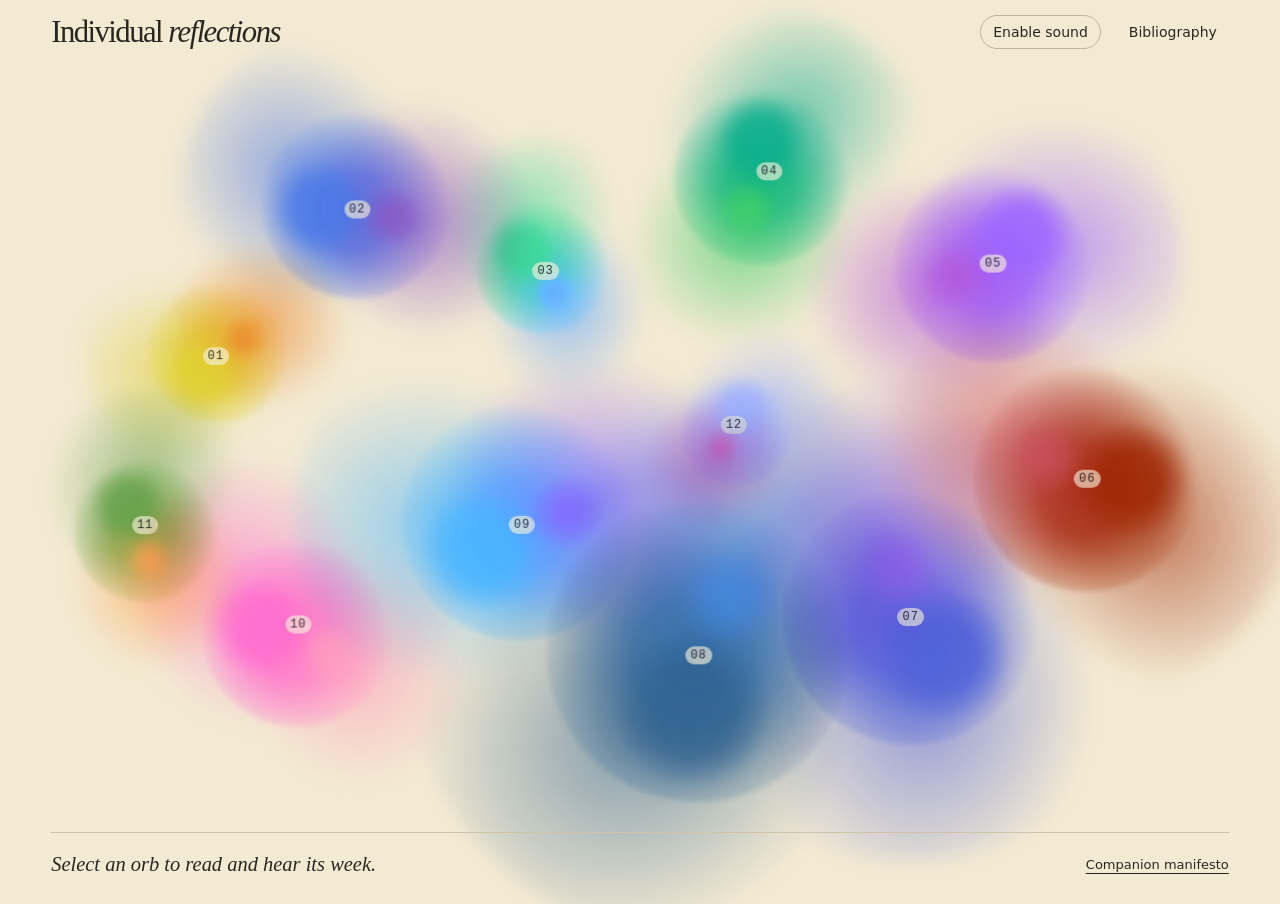
==== index.html @ 13437c69 "first deploy" ====
<!doctype html><html lang="en-GB"><head><meta charset="utf-8"><meta name="viewport" content="width=device-width,initial-scale=1"><meta name="theme-color" content="#f7f2e6"><title>Individual Reflections — Kim Piffy</title><link rel="stylesheet" href="style.css?v=washmix4"><script defer src="weeks.js"></script><script defer src="field.js?v=washmix4"></script></head><body>
<header><h1>Individual <em>reflections</em></h1><nav><button id="sound" class="audio-toggle" aria-pressed="false">Enable sound</button><button id="bib">Bibliography</button></nav></header>
<main><section id="field" aria-label="Twelve floating weekly reflections"></section></main>
<footer><span id="caption">Select an orb to read and hear its week.</span><a href="https://kim-piffy-freedom-to-withdraw.brightpaper4.chatgpt.site/">Companion manifesto</a></footer>
<dialog id="reader"><div class="wash" aria-hidden="true"></div><div class="bloom" aria-hidden="true"><span id="print" class="pigment"></span></div><div class="bar"><span class="label">Individual reflections</span><button class="audio-toggle" aria-pressed="false">Enable sound</button><button class="close" aria-label="Close reflection and return to orbs"><span aria-hidden="true">×</span> Close</button></div><div class="reading"><article><p class="label" id="week"></p><h2 id="title"></h2><i id="subtitle"></i><div id="writing"></div><div class="paging"><button id="prev">Previous week</button><button id="next">Next week</button></div></article></div></dialog>
<dialog id="sources"><div class="bar"><span class="label">Individual reflections</span><button class="close" aria-label="Close bibliography">×</button></div><article class="bibliography"><h2>Bibliography</h2>
<p>BATESON, Nora. 2023. <i>Combining.</i> Axminster: Triarchy Press.</p>
<p>BEAUVOIR, Simone de. 1948. <i>The Ethics of Ambiguity</i> [trans. Bernard Frechtman]. New York: Philosophical Library.</p>
<p>DRISCOLL, John. 1994. ‘Reflective practice for practise’. <i>Senior Nurse</i>, 14(1), 47–50.</p>
<p>KANDINSKY, Wassily. 1977. <i>Concerning the Spiritual in Art</i> [trans. M. T. H. Sadler]. New York: Dover Publications.</p>
<p>UKELES, Mierle Laderman. 1969. <i>Manifesto for Maintenance Art 1969! Proposal for an Exhibition ‘CARE’</i> [manifesto]. Available at: <a href="https://queensmuseum.org/wp-content/uploads/2016/04/Ukeles-Manifesto-for-Maintenance-Art-1969.pdf">https://queensmuseum.org/wp-content/uploads/2016/04/Ukeles-Manifesto-for-Maintenance-Art-1969.pdf</a> [accessed 19 November 2026].</p><p>WARM DATA. n.d. <i>Warm Data: Information That Is Alive</i> [online]. Available at: <a href="https://www.warmdata.life/">https://www.warmdata.life/</a> [accessed 19 November 2026].</p></article></dialog>
</body></html>
---- style.css ----
:root{--paper:#f7f2e6;--ink:#28271f;--rule:#c9c2b3;font-family:Georgia,'Times New Roman',serif;color:var(--ink);background:var(--paper)}*{box-sizing:border-box}body{margin:0;padding:0 clamp(20px,4.8vw,84px)}header,footer,.bar,.intro,.paging,nav{display:flex;align-items:center;justify-content:space-between;gap:1rem}header{min-height:84px;border-bottom:1px solid var(--rule)}.signature{font-size:20px}.signature i{font-style:normal;margin-right:.35em}button,a{color:inherit}button{background:transparent;border:0;font:inherit;cursor:pointer}button:focus-visible,a:focus-visible{outline:2px solid #665489;outline-offset:4px}nav button,.paging button,footer{font:14px system-ui,sans-serif}nav button{padding:8px 12px}#sound{border:1px solid var(--rule);border-radius:30px}#sound span{margin-right:4px}.intro{align-items:end;margin:clamp(36px,5vw,76px) 0 30px}.label,.weekno{font:11px/1.5 monospace;text-transform:uppercase;letter-spacing:.15em}.intro h1{font-size:clamp(48px,6.6vw,108px);letter-spacing:-.065em;font-weight:400;line-height:1.04;margin:.12em 0 0}.intro em{font-weight:400}.intro p{font-size:17px;line-height:1.45;margin:0 0 .35em;color:#585343}#field{display:grid;grid-template-columns:repeat(6,minmax(0,1fr));border-top:1px solid var(--rule);padding:22px 0 34px;row-gap:10px}.orb{display:grid;justify-items:center;align-content:start;gap:4px;padding:8px 2px 16px;min-width:0}.orb img{display:block;width:100%;max-width:210px;aspect-ratio:1;object-fit:contain;animation:breathe 12s ease-in-out infinite alternate;animation-delay:var(--delay);transition:scale .65s,filter .7s}.orb:is(:hover,:focus-visible) img{scale:1.09;animation:none;filter:hue-rotate(var(--shift)) saturate(1.25)}@keyframes breathe{from{filter:hue-rotate(-6deg)}to{filter:hue-rotate(9deg)}}.weekno{color:#615a49}.orb strong{font-size:clamp(15px,1.3vw,22px);font-weight:400}.orb:hover strong{text-decoration:underline;text-underline-offset:4px}footer{padding:20px 0 28px;border-top:1px solid var(--rule);font-size:13px}footer a{text-underline-offset:4px}dialog{position:fixed;inset:0;width:100%;height:100%;max-width:none;max-height:none;margin:0;border:0;background:var(--paper);color:var(--ink);padding:0 clamp(20px,5vw,86px) 50px}.bar{height:76px;border-bottom:1px solid var(--rule)}.close{font-size:34px;width:44px;height:44px}.reading{display:grid;grid-template-columns:1fr 1.45fr;gap:7%;max-width:1050px;margin:52px auto}.reading aside{text-align:center}.reading img{width:100%;max-width:350px}.reading h2,.bibliography h2{font-weight:400;font-size:clamp(40px,5vw,76px);line-height:1.05;letter-spacing:-.05em;margin:0 0 20px}.reading h3{font:12px monospace;text-transform:uppercase;letter-spacing:.13em;margin:28px 0 6px}.reading article p,.bibliography p{font-size:19px;line-height:1.58;margin:0}.paging{border-top:1px solid var(--rule);margin-top:30px;padding-top:16px}.paging button:disabled{opacity:.35;cursor:default}.bibliography{max-width:760px;margin:55px auto}.bibliography p{padding:20px 0;border-bottom:1px solid var(--rule);overflow-wrap:anywhere}.bibliography a{font-size:.9em}body:has(dialog[open]){overflow:hidden}@media(max-width:900px){#field{grid-template-columns:repeat(4,1fr)}.intro{align-items:start;flex-direction:column}}@media(max-width:580px){header{min-height:64px}nav{gap:3px}nav button{padding:7px}.intro h1{font-size:clamp(42px,10vw,58px)}.intro{margin-top:32px;gap:8px}.intro p{font-size:15px}#field{grid-template-columns:repeat(3,1fr);row-gap:3px}.orb strong{font-size:15px}.reading{display:block;margin:16px auto}.reading aside img{width:110px}.reading aside{text-align:left;display:flex;align-items:center}.reading article p,.bibliography p{font-size:18px}footer{align-items:start;flex-direction:column}.signature{font-size:17px}}@media(prefers-reduced-motion:reduce){*,*::before{animation:none!important;transition:none!important}}
:root{--paper:#f3ead3;--rule:#bfb59e}body{padding:0 clamp(18px,4vw,72px)}header{min-height:64px;border:0}header h1{font-size:clamp(22px,2.4vw,37px);letter-spacing:-.05em;font-weight:400;margin:0}header em{font-weight:400}#field{position:relative;display:block;isolation:isolate;border:0;height:calc(100svh - 132px);min-height:420px;padding:0;max-width:1500px;margin:auto;container-type:size}
.drop{position:absolute;left:var(--x);top:var(--y);translate:-50% -50%;width:calc(var(--size)*min(1cqw,1.55cqh));aspect-ratio:1;padding:0;display:grid;place-items:center;background:transparent;border:0;border-radius:50%;mix-blend-mode:multiply;isolation:isolate;animation:drift var(--time) ease-in-out var(--delay) infinite alternate}
@keyframes drift{0%{transform:translate(calc(-1*var(--dx)),calc(-.65*var(--dy)))}50%{transform:translate(var(--dx),calc(-1*var(--dy)))}100%{transform:translate(calc(.4*var(--dx)),var(--dy))}}
.pigment,#print{display:block;position:relative;border-radius:50%;isolation:isolate;background:radial-gradient(ellipse at 48% 54%,var(--ink1) 7%,color-mix(in srgb,var(--ink1) 87%,transparent) 26%,color-mix(in srgb,var(--ink1) 51%,transparent) 44%,transparent 71%);filter:blur(2.5px);transition:scale .85s,filter .85s}
.pigment{position:absolute;inset:-10%;pointer-events:none;animation:inkCycle 11s ease-in-out var(--delay) infinite alternate}
@keyframes inkCycle{0%,16%{filter:blur(2.5px) hue-rotate(0deg)}100%{filter:blur(4px) hue-rotate(18deg)}}
.pigment:before,#print:before,.pigment:after,#print:after{content:"";position:absolute;pointer-events:none;transform:rotate(var(--angle));inset:-46%;border-radius:50%;z-index:-1;background:radial-gradient(ellipse at 65% 40%,color-mix(in srgb,var(--ink2) 67%,transparent) 0%,transparent 37%),radial-gradient(ellipse at 33% 57%,color-mix(in srgb,var(--ink1) 55%,transparent) 3%,transparent 42%);filter:blur(9px)}
.pigment:after,#print:after{inset:-4%;z-index:0;background:radial-gradient(circle at 67% 41%,color-mix(in srgb,var(--ink2) 72%,transparent) 0 5%,transparent 17%),radial-gradient(circle at 39% 65%,color-mix(in srgb,var(--ink1) 80%,transparent) 0 13%,transparent 27%);filter:blur(3px)}
.drop.selected{z-index:2}.drop.selected .pigment{animation:none;scale:1.19;filter:blur(2px) hue-rotate(-21deg) saturate(1.18)}.numeral{position:relative;font:12px monospace;letter-spacing:.08em;color:#211e25;background:#f8f1dbbd;border-radius:1em;padding:2px 5px;opacity:.85}.drop.selected .numeral{opacity:1}.drop:focus-visible{outline-offset:5px}footer{min-height:60px;margin-top:0;align-items:center;border-color:#cfc4aa}#caption{font:italic clamp(16px,1.6vw,22px) Georgia,serif}
#print{width:65%;aspect-ratio:1;margin:45px auto;animation:inkCycle 9s ease-in-out infinite alternate}.reading aside{align-self:start}
@media(max-width:600px){header{gap:6px;min-height:68px}header h1{max-width:130px;line-height:.95}nav{gap:0}nav button{font-size:13px}#field{height:calc(100svh - 146px);min-height:465px}.drop{width:calc(var(--size)*min(1.55cqw,1.45cqh))}.drop:nth-child(1){left:15%;top:15%}.drop:nth-child(2){left:44%;top:9%}.drop:nth-child(3){left:74%;top:18%}.drop:nth-child(4){left:53%;top:31%}.drop:nth-child(5){left:22%;top:36%}.drop:nth-child(6){left:80%;top:45%}.drop:nth-child(7){left:47%;top:53%}.drop:nth-child(8){left:18%;top:61%}.drop:nth-child(9){left:71%;top:69%}.drop:nth-child(10){left:37%;top:74%}.drop:nth-child(11){left:18%;top:89%}.drop:nth-child(12){left:60%;top:89%}.numeral{font-size:10px}.reading aside #print{width:75px;margin:14px 24px}footer{align-items:start;gap:5px;padding:10px 0}body{overflow-x:clip}}
body{overflow-x:clip}header,footer{position:relative;z-index:1}

.pigment,#print,.drop.selected .pigment{animation:none;scale:1;transition:none;will-change:transform,filter}.bar .audio-toggle{margin-left:auto;border:1px solid var(--rule);border-radius:2em;padding:7px 13px;font:14px system-ui,sans-serif}
#reader{background:transparent;isolation:isolate;color:#251f29}
#reader::backdrop{background:transparent}
#reader .wash{position:fixed;inset:0;z-index:-2;pointer-events:none;background:
 radial-gradient(ellipse at 18% 15%,color-mix(in srgb,var(--ink2) 73%,transparent),transparent 62%),
 radial-gradient(ellipse at 88% 78%,var(--ink1),transparent 72%),
 radial-gradient(ellipse at 48% 45%,#f8eed9 8%,transparent 64%),
 color-mix(in srgb,var(--ink1) 33%,#f3ead3);
 animation:washIn 2.15s both, washColour 13s ease-in-out infinite alternate}
@keyframes washIn{0%,45%{opacity:0}100%{opacity:1}}
@keyframes washColour{0%,100%{filter:hue-rotate(-16deg)}50%{filter:hue-rotate(35deg)}}
.bloom{position:fixed;pointer-events:none;left:var(--origin-x);top:var(--origin-y);width:var(--diameter);aspect-ratio:1;translate:-50% -50%;z-index:-1;animation:openBloom 2.15s both}
#reader .bloom #print{position:absolute;inset:-10%;margin:0;width:auto;height:auto;aspect-ratio:auto}
@keyframes openBloom{0%{transform:scale(1);opacity:1}26%{transform:scale(1.24);opacity:1}36%{transform:scale(1.18);opacity:1}82%{transform:scale(var(--reach));opacity:.96}100%{transform:scale(var(--reach));opacity:0;visibility:hidden}}
#reader .reading{display:block;max-width:640px;position:relative;isolation:isolate;margin:clamp(36px,6vh,90px) auto;animation:readIn 2.3s both}
#reader .reading::before{content:"";position:absolute;inset:-6% -18%;border-radius:30%;background:rgba(249,240,220,.68);filter:blur(46px);z-index:-1;pointer-events:none}
#reader .reading #week{font:12px monospace;text-transform:uppercase;letter-spacing:.15em;margin:0 0 16px}
#reader .bar{position:sticky;top:0;z-index:4;background:transparent;border-bottom:0}
#reader .close{display:inline-flex;align-items:center;justify-content:center;gap:7px;width:auto;height:46px;padding:0 15px;border:1px solid #807a6e;border-radius:24px;background:transparent;color:var(--ink);font:14px system-ui,sans-serif}
#reader .close span{font:22px/1 system-ui,sans-serif}
#reader .close:hover{background:rgba(255,255,255,.16)}
#reader .close:focus-visible{outline:2px solid currentColor;outline-offset:3px}
@media(max-width:400px){#reader .bar>.label{display:none}}#reader .bar button{position:relative}
@keyframes readIn{0%,59%{opacity:0}100%{opacity:1}}
@media(prefers-reduced-motion:reduce){.bloom{display:none}#reader .wash,#reader .reading,#reader .bar{opacity:1}}

.drop{min-width:44px;min-height:44px}
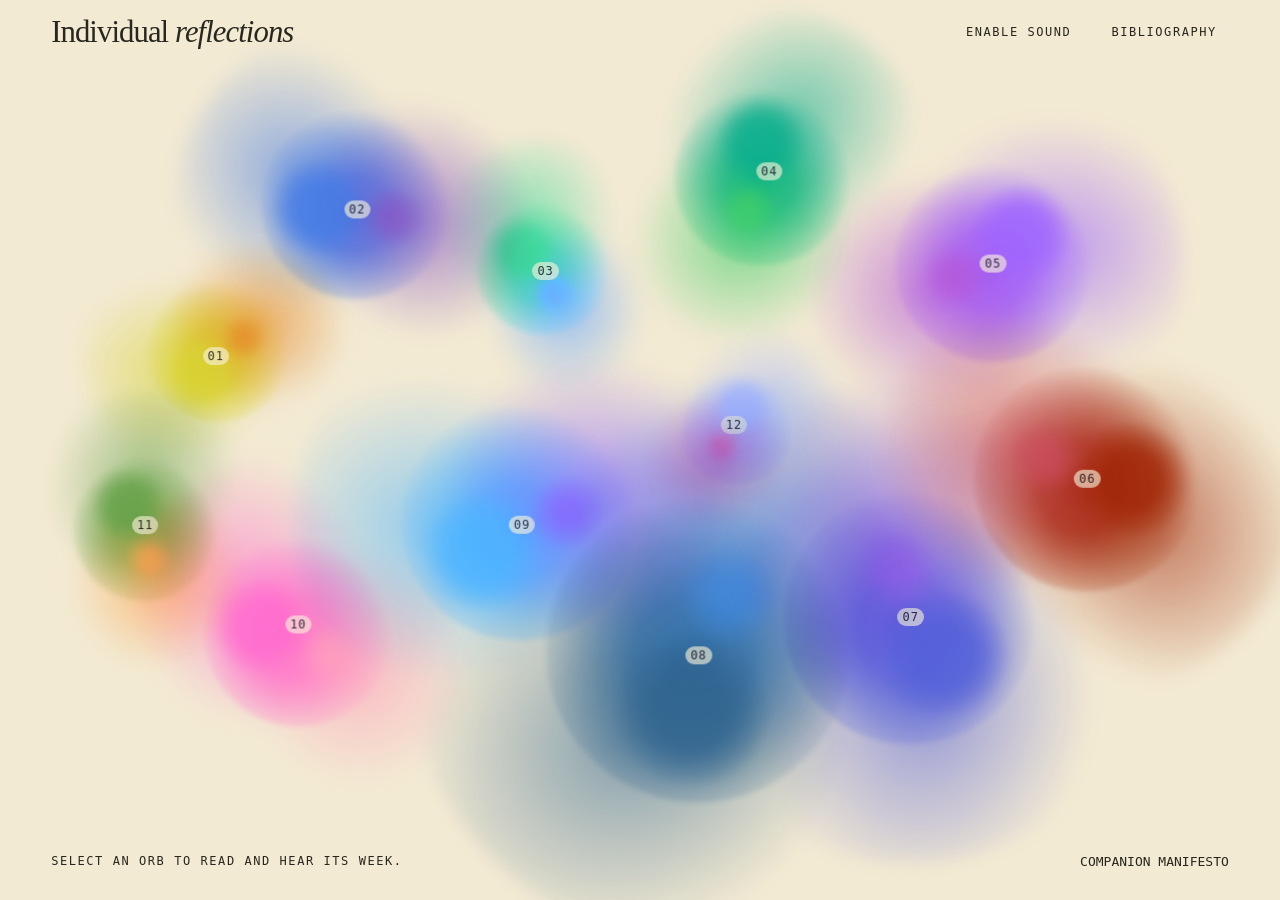
==== commit 7fa3a107: "styling updates" ====
--- a/index.html
+++ b/index.html
@@ -1,9 +1,9 @@
-<!doctype html><html lang="en-GB"><head><meta charset="utf-8"><meta name="viewport" content="width=device-width,initial-scale=1"><meta name="theme-color" content="#f7f2e6"><title>Individual Reflections — Kim Piffy</title><link rel="stylesheet" href="style.css?v=washmix4"><script defer src="weeks.js"></script><script defer src="field.js?v=washmix4"></script></head><body>
+<!doctype html><html lang="en-GB"><head><meta charset="utf-8"><meta name="viewport" content="width=device-width,initial-scale=1"><meta name="theme-color" content="#f7f2e6"><title>Individual Reflections — Kim Piffy</title><link rel="stylesheet" href="style.css?v=manifesto-page"><script defer src="weeks.js"></script><script defer src="field.js?v=washmix4"></script></head><body>
 <header><h1>Individual <em>reflections</em></h1><nav><button id="sound" class="audio-toggle" aria-pressed="false">Enable sound</button><button id="bib">Bibliography</button></nav></header>
 <main><section id="field" aria-label="Twelve floating weekly reflections"></section></main>
-<footer><span id="caption">Select an orb to read and hear its week.</span><a href="https://kim-piffy-freedom-to-withdraw.brightpaper4.chatgpt.site/">Companion manifesto</a></footer>
-<dialog id="reader"><div class="wash" aria-hidden="true"></div><div class="bloom" aria-hidden="true"><span id="print" class="pigment"></span></div><div class="bar"><span class="label">Individual reflections</span><button class="audio-toggle" aria-pressed="false">Enable sound</button><button class="close" aria-label="Close reflection and return to orbs"><span aria-hidden="true">×</span> Close</button></div><div class="reading"><article><p class="label" id="week"></p><h2 id="title"></h2><i id="subtitle"></i><div id="writing"></div><div class="paging"><button id="prev">Previous week</button><button id="next">Next week</button></div></article></div></dialog>
-<dialog id="sources"><div class="bar"><span class="label">Individual reflections</span><button class="close" aria-label="Close bibliography">×</button></div><article class="bibliography"><h2>Bibliography</h2>
+<footer><span id="caption">Select an orb to read and hear its week.</span><a href="manifesto.html">Companion manifesto</a></footer>
+<dialog id="reader"><div class="wash" aria-hidden="true"></div><div class="bloom" aria-hidden="true"><span id="print" class="pigment"></span></div><div class="bar"><h1>Individual <em>reflections</em></h1><button class="audio-toggle" aria-pressed="false">Enable sound</button><button class="close" aria-label="Close reflection and return to orbs"><span aria-hidden="true">×</span> Close</button></div><div class="reading"><article><p class="label" id="week"></p><h2 id="title"></h2><i id="subtitle"></i><div id="writing"></div><div class="paging"><button id="prev">Previous week</button><button id="next">Next week</button></div></article></div></dialog>
+<dialog id="sources"><div class="bar"><h1>Individual <em>reflections</em></h1><button class="close" aria-label="Close bibliography"><span aria-hidden="true">×</span> Close</button></div><article class="bibliography"><h2 class="hue-shift">Bibliography</h2>
 <p>BATESON, Nora. 2023. <i>Combining.</i> Axminster: Triarchy Press.</p>
 <p>BEAUVOIR, Simone de. 1948. <i>The Ethics of Ambiguity</i> [trans. Bernard Frechtman]. New York: Philosophical Library.</p>
 <p>DRISCOLL, John. 1994. ‘Reflective practice for practise’. <i>Senior Nurse</i>, 14(1), 47–50.</p>
--- a/style.css
+++ b/style.css
@@ -1,4 +1,4 @@
-:root{--paper:#f7f2e6;--ink:#28271f;--rule:#c9c2b3;font-family:Georgia,'Times New Roman',serif;color:var(--ink);background:var(--paper)}*{box-sizing:border-box}body{margin:0;padding:0 clamp(20px,4.8vw,84px)}header,footer,.bar,.intro,.paging,nav{display:flex;align-items:center;justify-content:space-between;gap:1rem}header{min-height:84px;border-bottom:1px solid var(--rule)}.signature{font-size:20px}.signature i{font-style:normal;margin-right:.35em}button,a{color:inherit}button{background:transparent;border:0;font:inherit;cursor:pointer}button:focus-visible,a:focus-visible{outline:2px solid #665489;outline-offset:4px}nav button,.paging button,footer{font:14px system-ui,sans-serif}nav button{padding:8px 12px}#sound{border:1px solid var(--rule);border-radius:30px}#sound span{margin-right:4px}.intro{align-items:end;margin:clamp(36px,5vw,76px) 0 30px}.label,.weekno{font:11px/1.5 monospace;text-transform:uppercase;letter-spacing:.15em}.intro h1{font-size:clamp(48px,6.6vw,108px);letter-spacing:-.065em;font-weight:400;line-height:1.04;margin:.12em 0 0}.intro em{font-weight:400}.intro p{font-size:17px;line-height:1.45;margin:0 0 .35em;color:#585343}#field{display:grid;grid-template-columns:repeat(6,minmax(0,1fr));border-top:1px solid var(--rule);padding:22px 0 34px;row-gap:10px}.orb{display:grid;justify-items:center;align-content:start;gap:4px;padding:8px 2px 16px;min-width:0}.orb img{display:block;width:100%;max-width:210px;aspect-ratio:1;object-fit:contain;animation:breathe 12s ease-in-out infinite alternate;animation-delay:var(--delay);transition:scale .65s,filter .7s}.orb:is(:hover,:focus-visible) img{scale:1.09;animation:none;filter:hue-rotate(var(--shift)) saturate(1.25)}@keyframes breathe{from{filter:hue-rotate(-6deg)}to{filter:hue-rotate(9deg)}}.weekno{color:#615a49}.orb strong{font-size:clamp(15px,1.3vw,22px);font-weight:400}.orb:hover strong{text-decoration:underline;text-underline-offset:4px}footer{padding:20px 0 28px;border-top:1px solid var(--rule);font-size:13px}footer a{text-underline-offset:4px}dialog{position:fixed;inset:0;width:100%;height:100%;max-width:none;max-height:none;margin:0;border:0;background:var(--paper);color:var(--ink);padding:0 clamp(20px,5vw,86px) 50px}.bar{height:76px;border-bottom:1px solid var(--rule)}.close{font-size:34px;width:44px;height:44px}.reading{display:grid;grid-template-columns:1fr 1.45fr;gap:7%;max-width:1050px;margin:52px auto}.reading aside{text-align:center}.reading img{width:100%;max-width:350px}.reading h2,.bibliography h2{font-weight:400;font-size:clamp(40px,5vw,76px);line-height:1.05;letter-spacing:-.05em;margin:0 0 20px}.reading h3{font:12px monospace;text-transform:uppercase;letter-spacing:.13em;margin:28px 0 6px}.reading article p,.bibliography p{font-size:19px;line-height:1.58;margin:0}.paging{border-top:1px solid var(--rule);margin-top:30px;padding-top:16px}.paging button:disabled{opacity:.35;cursor:default}.bibliography{max-width:760px;margin:55px auto}.bibliography p{padding:20px 0;border-bottom:1px solid var(--rule);overflow-wrap:anywhere}.bibliography a{font-size:.9em}body:has(dialog[open]){overflow:hidden}@media(max-width:900px){#field{grid-template-columns:repeat(4,1fr)}.intro{align-items:start;flex-direction:column}}@media(max-width:580px){header{min-height:64px}nav{gap:3px}nav button{padding:7px}.intro h1{font-size:clamp(42px,10vw,58px)}.intro{margin-top:32px;gap:8px}.intro p{font-size:15px}#field{grid-template-columns:repeat(3,1fr);row-gap:3px}.orb strong{font-size:15px}.reading{display:block;margin:16px auto}.reading aside img{width:110px}.reading aside{text-align:left;display:flex;align-items:center}.reading article p,.bibliography p{font-size:18px}footer{align-items:start;flex-direction:column}.signature{font-size:17px}}@media(prefers-reduced-motion:reduce){*,*::before{animation:none!important;transition:none!important}}
+:root{--paper:#f7f2e6;--ink:#28271f;--rule:#c9c2b3;font-family:Georgia,'Times New Roman',serif;color:var(--ink);background:var(--paper)}*{box-sizing:border-box}body{margin:0;padding:0 clamp(20px,4.8vw,84px)}header,footer,.bar,.intro,.paging,nav{display:flex;align-items:center;justify-content:space-between;gap:1rem}header{min-height:84px;border-bottom:1px solid var(--rule)}.signature{font-size:20px}.signature i{font-style:normal;margin-right:.35em}button,a{color:inherit}button{background:transparent;border:0;font:inherit;cursor:pointer}button:focus-visible,a:focus-visible{outline:2px solid #665489;outline-offset:4px}nav button,.paging button,footer{font:14px system-ui,sans-serif}nav button{padding:8px 12px}#sound{border:1px solid var(--rule);border-radius:30px}#sound span{margin-right:4px}.intro{align-items:end;margin:clamp(36px,5vw,76px) 0 30px}.label,.weekno{font:11px/1.5 monospace;text-transform:uppercase;letter-spacing:.15em}.intro h1{font-size:clamp(48px,6.6vw,108px);letter-spacing:-.065em;font-weight:400;line-height:1.04;margin:.12em 0 0}.intro em{font-weight:400}.intro p{font-size:17px;line-height:1.45;margin:0 0 .35em;color:#585343}#field{display:grid;grid-template-columns:repeat(6,minmax(0,1fr));border-top:1px solid var(--rule);padding:22px 0 34px;row-gap:10px}.orb{display:grid;justify-items:center;align-content:start;gap:4px;padding:8px 2px 16px;min-width:0}.orb img{display:block;width:100%;max-width:210px;aspect-ratio:1;object-fit:contain;animation:breathe 12s ease-in-out infinite alternate;animation-delay:var(--delay);transition:scale .65s,filter .7s}.orb:is(:hover,:focus-visible) img{scale:1.09;animation:none;filter:hue-rotate(var(--shift)) saturate(1.25)}@keyframes breathe{from{filter:hue-rotate(-6deg)}to{filter:hue-rotate(9deg)}}.weekno{color:#615a49}.orb strong{font-size:clamp(15px,1.3vw,22px);font-weight:400}.orb:hover strong{text-decoration:underline;text-underline-offset:4px}footer{padding:20px 0 28px;border-top:1px solid var(--rule);font-size:13px}footer a{font-family:monospace;text-decoration:none;text-transform:uppercase}dialog{position:fixed;inset:0;width:100%;height:100%;max-width:none;max-height:none;margin:0;border:0;background:var(--paper);color:var(--ink);padding:0 clamp(20px,5vw,86px) 50px}.bar{height:76px;border-bottom:1px solid var(--rule)}.close{font-size:34px;width:44px;height:44px}.reading{display:grid;grid-template-columns:1fr 1.45fr;gap:7%;max-width:1050px;margin:52px auto}.reading aside{text-align:center}.reading img{width:100%;max-width:350px}.reading h2,.bibliography h2{font-weight:400;font-size:clamp(40px,5vw,76px);line-height:1.05;letter-spacing:-.05em;margin:0 0 20px}.reading h3{font:12px monospace;text-transform:uppercase;letter-spacing:.13em;margin:28px 0 6px}.reading article p,.bibliography p{font-size:19px;line-height:1.58;margin:0}.paging{border-top:1px solid var(--rule);margin-top:30px;padding-top:16px}.paging button:disabled{opacity:.35;cursor:default}.bibliography{max-width:760px;margin:55px auto}.bibliography p{padding:20px 0;border-bottom:1px solid var(--rule);overflow-wrap:anywhere}.bibliography a{font-size:.9em}body:has(dialog[open]){overflow:hidden}@media(max-width:900px){#field{grid-template-columns:repeat(4,1fr)}.intro{align-items:start;flex-direction:column}}@media(max-width:580px){header{min-height:64px}nav{gap:3px}nav button{padding:7px}.intro h1{font-size:clamp(42px,10vw,58px)}.intro{margin-top:32px;gap:8px}.intro p{font-size:15px}#field{grid-template-columns:repeat(3,1fr);row-gap:3px}.orb strong{font-size:15px}.reading{display:block;margin:16px auto}.reading aside img{width:110px}.reading aside{text-align:left;display:flex;align-items:center}.reading article p,.bibliography p{font-size:18px}footer{align-items:start;flex-direction:column}.signature{font-size:17px}}@media(prefers-reduced-motion:reduce){*,*::before{animation:none!important;transition:none!important}}
 :root{--paper:#f3ead3;--rule:#bfb59e}body{padding:0 clamp(18px,4vw,72px)}header{min-height:64px;border:0}header h1{font-size:clamp(22px,2.4vw,37px);letter-spacing:-.05em;font-weight:400;margin:0}header em{font-weight:400}#field{position:relative;display:block;isolation:isolate;border:0;height:calc(100svh - 132px);min-height:420px;padding:0;max-width:1500px;margin:auto;container-type:size}
 .drop{position:absolute;left:var(--x);top:var(--y);translate:-50% -50%;width:calc(var(--size)*min(1cqw,1.55cqh));aspect-ratio:1;padding:0;display:grid;place-items:center;background:transparent;border:0;border-radius:50%;mix-blend-mode:multiply;isolation:isolate;animation:drift var(--time) ease-in-out var(--delay) infinite alternate}
 @keyframes drift{0%{transform:translate(calc(-1*var(--dx)),calc(-.65*var(--dy)))}50%{transform:translate(var(--dx),calc(-1*var(--dy)))}100%{transform:translate(calc(.4*var(--dx)),var(--dy))}}
@@ -7,13 +7,14 @@
 @keyframes inkCycle{0%,16%{filter:blur(2.5px) hue-rotate(0deg)}100%{filter:blur(4px) hue-rotate(18deg)}}
 .pigment:before,#print:before,.pigment:after,#print:after{content:"";position:absolute;pointer-events:none;transform:rotate(var(--angle));inset:-46%;border-radius:50%;z-index:-1;background:radial-gradient(ellipse at 65% 40%,color-mix(in srgb,var(--ink2) 67%,transparent) 0%,transparent 37%),radial-gradient(ellipse at 33% 57%,color-mix(in srgb,var(--ink1) 55%,transparent) 3%,transparent 42%);filter:blur(9px)}
 .pigment:after,#print:after{inset:-4%;z-index:0;background:radial-gradient(circle at 67% 41%,color-mix(in srgb,var(--ink2) 72%,transparent) 0 5%,transparent 17%),radial-gradient(circle at 39% 65%,color-mix(in srgb,var(--ink1) 80%,transparent) 0 13%,transparent 27%);filter:blur(3px)}
-.drop.selected{z-index:2}.drop.selected .pigment{animation:none;scale:1.19;filter:blur(2px) hue-rotate(-21deg) saturate(1.18)}.numeral{position:relative;font:12px monospace;letter-spacing:.08em;color:#211e25;background:#f8f1dbbd;border-radius:1em;padding:2px 5px;opacity:.85}.drop.selected .numeral{opacity:1}.drop:focus-visible{outline-offset:5px}footer{min-height:60px;margin-top:0;align-items:center;border-color:#cfc4aa}#caption{font:italic clamp(16px,1.6vw,22px) Georgia,serif}
+.drop.selected{z-index:2}.drop.selected .pigment{animation:none;scale:1.19;filter:blur(2px) hue-rotate(-21deg) saturate(1.18)}.numeral{position:relative;font:12px monospace;letter-spacing:.08em;color:#211e25;background:#f8f1dbbd;border-radius:1em;padding:2px 5px;opacity:.85}.drop.selected .numeral{opacity:1}.drop:focus-visible{outline-offset:5px}footer{min-height:60px;margin-top:0;align-items:center;border-color:#cfc4aa}#caption{font:12px/1.5 monospace;letter-spacing:.13em;text-transform:uppercase}
 #print{width:65%;aspect-ratio:1;margin:45px auto;animation:inkCycle 9s ease-in-out infinite alternate}.reading aside{align-self:start}
 @media(max-width:600px){header{gap:6px;min-height:68px}header h1{max-width:130px;line-height:.95}nav{gap:0}nav button{font-size:13px}#field{height:calc(100svh - 146px);min-height:465px}.drop{width:calc(var(--size)*min(1.55cqw,1.45cqh))}.drop:nth-child(1){left:15%;top:15%}.drop:nth-child(2){left:44%;top:9%}.drop:nth-child(3){left:74%;top:18%}.drop:nth-child(4){left:53%;top:31%}.drop:nth-child(5){left:22%;top:36%}.drop:nth-child(6){left:80%;top:45%}.drop:nth-child(7){left:47%;top:53%}.drop:nth-child(8){left:18%;top:61%}.drop:nth-child(9){left:71%;top:69%}.drop:nth-child(10){left:37%;top:74%}.drop:nth-child(11){left:18%;top:89%}.drop:nth-child(12){left:60%;top:89%}.numeral{font-size:10px}.reading aside #print{width:75px;margin:14px 24px}footer{align-items:start;gap:5px;padding:10px 0}body{overflow-x:clip}}
 body{overflow-x:clip}header,footer{position:relative;z-index:1}
 
 .pigment,#print,.drop.selected .pigment{animation:none;scale:1;transition:none;will-change:transform,filter}.bar .audio-toggle{margin-left:auto;border:1px solid var(--rule);border-radius:2em;padding:7px 13px;font:14px system-ui,sans-serif}
-#reader{background:transparent;isolation:isolate;color:#251f29}
+#reader{background:transparent;isolation:isolate;color:var(--ink)}
+#reader,#sources{padding-left:clamp(18px,4vw,72px);padding-right:clamp(18px,4vw,72px)}
 #reader::backdrop{background:transparent}
 #reader .wash{position:fixed;inset:0;z-index:-2;pointer-events:none;background:
  radial-gradient(ellipse at 18% 15%,color-mix(in srgb,var(--ink2) 73%,transparent),transparent 62%),
@@ -27,15 +28,50 @@
 #reader .bloom #print{position:absolute;inset:-10%;margin:0;width:auto;height:auto;aspect-ratio:auto}
 @keyframes openBloom{0%{transform:scale(1);opacity:1}26%{transform:scale(1.24);opacity:1}36%{transform:scale(1.18);opacity:1}82%{transform:scale(var(--reach));opacity:.96}100%{transform:scale(var(--reach));opacity:0;visibility:hidden}}
 #reader .reading{display:block;max-width:640px;position:relative;isolation:isolate;margin:clamp(36px,6vh,90px) auto;animation:readIn 2.3s both}
-#reader .reading::before{content:"";position:absolute;inset:-6% -18%;border-radius:30%;background:rgba(249,240,220,.68);filter:blur(46px);z-index:-1;pointer-events:none}
 #reader .reading #week{font:12px monospace;text-transform:uppercase;letter-spacing:.15em;margin:0 0 16px}
-#reader .bar{position:sticky;top:0;z-index:4;background:transparent;border-bottom:0}
+#reader .bar{height:auto;min-height:64px;position:sticky;top:0;z-index:4;background:transparent;border-bottom:0;animation:barIn 650ms 2150ms both}
+#reader .bar h1,#sources .bar h1{font-size:clamp(22px,2.4vw,37px);letter-spacing:-.05em;font-weight:400;margin:0}
+#reader .bar h1 em,#sources .bar h1 em{font-weight:400}
 #reader .close{display:inline-flex;align-items:center;justify-content:center;gap:7px;width:auto;height:46px;padding:0 15px;border:1px solid #807a6e;border-radius:24px;background:transparent;color:var(--ink);font:14px system-ui,sans-serif}
 #reader .close span{font:22px/1 system-ui,sans-serif}
 #reader .close:hover{background:rgba(255,255,255,.16)}
 #reader .close:focus-visible{outline:2px solid currentColor;outline-offset:3px}
-@media(max-width:400px){#reader .bar>.label{display:none}}#reader .bar button{position:relative}
-@keyframes readIn{0%,59%{opacity:0}100%{opacity:1}}
+@media(max-width:600px){#reader .bar{min-height:68px}}#reader .bar button{position:relative}
+@keyframes barIn{0%,35%{opacity:0;transform:translateY(-8px)}100%{opacity:1;transform:translateY(0)}}
+@keyframes readIn{0%,82%{opacity:0}100%{opacity:1}}
+
+#reader.closing .bar,
+#reader.closing .reading{animation:contentOut 450ms both}
+#reader.closing .wash{animation:closingWash 950ms both}
+#reader.closing .bloom{display:none}
+@keyframes contentOut{from{opacity:1}to{opacity:0}}
+@keyframes closingWash{0%{opacity:1}70%{opacity:1}100%{opacity:0}}
 @media(prefers-reduced-motion:reduce){.bloom{display:none}#reader .wash,#reader .reading,#reader .bar{opacity:1}}
 
 .drop{min-width:44px;min-height:44px}
+
+#sound,#bib,.paging button,#reader .bar .audio-toggle,#reader .bar .close,#sources .bar .close{
+ appearance:none;
+ border:0;
+ border-radius:0;
+ background:transparent;
+ box-shadow:none;
+ color:inherit;
+ font:12px/1.5 monospace;
+ letter-spacing:.13em;
+ text-transform:uppercase;
+ outline:none;
+ padding:8px 12px;
+}
+#reader .bar .close,#sources .bar .close{width:auto;height:auto}
+#reader .bar .close span,#sources .bar .close span{font:inherit}
+#reader .bar .close:hover,#sources .bar .close:hover{background:transparent}
+#sound:focus-visible,#bib:focus-visible,.paging button:focus-visible,
+#reader .bar .audio-toggle:focus-visible,#reader .bar .close:focus-visible,
+#sources .bar .close:focus-visible{outline:none}
+.paging button:disabled{opacity:1}
+footer,.paging,#sources .bar,.bibliography p{border:0}
+header h1,#reader .bar h1,#sources .bar h1{letter-spacing:-.03em}
+.hue-shift{color:#ff6262;animation:hueShift 14s linear infinite}
+@keyframes hueShift{to{filter:hue-rotate(360deg)}}
+#sources .bibliography h2.hue-shift{letter-spacing:-.02em;text-shadow:0 0 7px rgb(255 98 98 / 38%)}
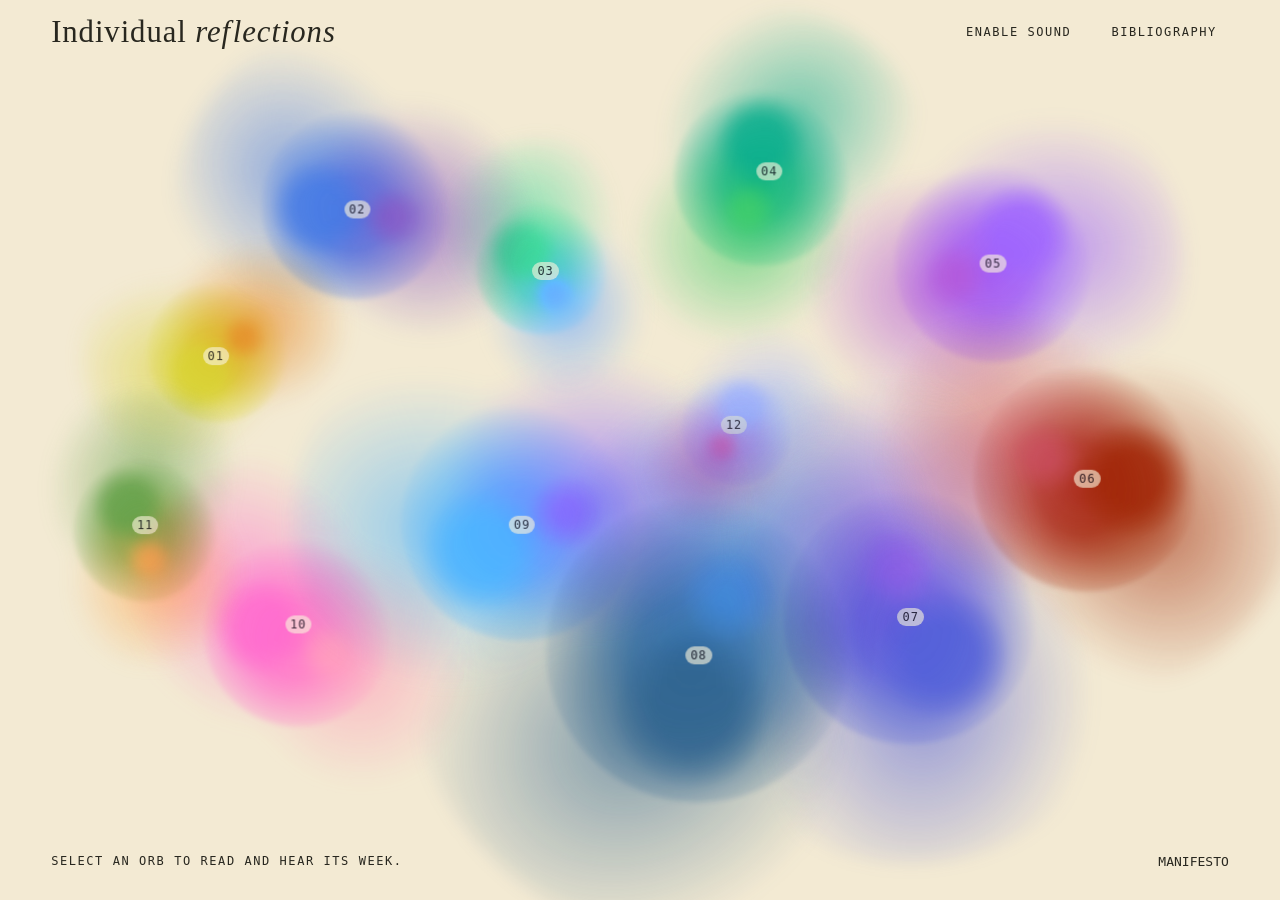
==== commit 606ffa06: "final version" ====
--- a/index.html
+++ b/index.html
@@ -1,12 +1,18 @@
 <!doctype html><html lang="en-GB"><head><meta charset="utf-8"><meta name="viewport" content="width=device-width,initial-scale=1"><meta name="theme-color" content="#f7f2e6"><title>Individual Reflections — Kim Piffy</title><link rel="stylesheet" href="style.css?v=manifesto-page"><script defer src="weeks.js"></script><script defer src="field.js?v=washmix4"></script></head><body>
-<header><h1>Individual <em>reflections</em></h1><nav><button id="sound" class="audio-toggle" aria-pressed="false">Enable sound</button><button id="bib">Bibliography</button></nav></header>
+<header><h1>Individual <em>ref<span class="fl-gap"></span>lections</em></h1><nav><button id="sound" class="audio-toggle" aria-pressed="false">Enable sound</button><button id="bib">Bibliography</button></nav></header>
 <main><section id="field" aria-label="Twelve floating weekly reflections"></section></main>
-<footer><span id="caption">Select an orb to read and hear its week.</span><a href="manifesto.html">Companion manifesto</a></footer>
-<dialog id="reader"><div class="wash" aria-hidden="true"></div><div class="bloom" aria-hidden="true"><span id="print" class="pigment"></span></div><div class="bar"><h1>Individual <em>reflections</em></h1><button class="audio-toggle" aria-pressed="false">Enable sound</button><button class="close" aria-label="Close reflection and return to orbs"><span aria-hidden="true">×</span> Close</button></div><div class="reading"><article><p class="label" id="week"></p><h2 id="title"></h2><i id="subtitle"></i><div id="writing"></div><div class="paging"><button id="prev">Previous week</button><button id="next">Next week</button></div></article></div></dialog>
-<dialog id="sources"><div class="bar"><h1>Individual <em>reflections</em></h1><button class="close" aria-label="Close bibliography"><span aria-hidden="true">×</span> Close</button></div><article class="bibliography"><h2 class="hue-shift">Bibliography</h2>
-<p>BATESON, Nora. 2023. <i>Combining.</i> Axminster: Triarchy Press.</p>
-<p>BEAUVOIR, Simone de. 1948. <i>The Ethics of Ambiguity</i> [trans. Bernard Frechtman]. New York: Philosophical Library.</p>
-<p>DRISCOLL, John. 1994. ‘Reflective practice for practise’. <i>Senior Nurse</i>, 14(1), 47–50.</p>
-<p>KANDINSKY, Wassily. 1977. <i>Concerning the Spiritual in Art</i> [trans. M. T. H. Sadler]. New York: Dover Publications.</p>
-<p>UKELES, Mierle Laderman. 1969. <i>Manifesto for Maintenance Art 1969! Proposal for an Exhibition ‘CARE’</i> [manifesto]. Available at: <a href="https://queensmuseum.org/wp-content/uploads/2016/04/Ukeles-Manifesto-for-Maintenance-Art-1969.pdf">https://queensmuseum.org/wp-content/uploads/2016/04/Ukeles-Manifesto-for-Maintenance-Art-1969.pdf</a> [accessed 19 November 2026].</p><p>WARM DATA. n.d. <i>Warm Data: Information That Is Alive</i> [online]. Available at: <a href="https://www.warmdata.life/">https://www.warmdata.life/</a> [accessed 19 November 2026].</p></article></dialog>
+<footer><span id="caption">Select an orb to read and hear its week.</span><a href="manifesto.html">Manifesto</a></footer>
+<dialog id="reader"><div class="wash" aria-hidden="true"></div><div class="bloom" aria-hidden="true"><span id="print" class="pigment"></span></div><div class="bar"><h1>Individual <em>ref<span class="fl-gap"></span>lections</em></h1><button class="audio-toggle" aria-pressed="false">Enable sound</button><button class="close" aria-label="Close reflection and return to orbs"><span aria-hidden="true">×</span> Close</button></div><div class="reading"><article><p class="label" id="week"></p><h2 id="title"></h2><i id="subtitle"></i><div id="writing"></div><div class="paging"><button id="prev">Previous week</button><button id="next">Next week</button><a id="manifesto-link" href="manifesto.html" hidden>Manifesto</a></div></article></div></dialog>
+<dialog id="sources"><div class="bar"><h1>Individual <em>ref<span class="fl-gap"></span>lections</em></h1><button class="close" aria-label="Close bibliography"><span aria-hidden="true">×</span> Close</button></div><article class="bibliography"><h2 class="hue-shift">Bibliography</h2>
+<p>BION, Wilfred R. 1961. <i>Experiences in Groups and Other Papers.</i> London: Tavistock Publications.</p>
+<p>CUI, Meng, CHENG, Lei, ZHOU, Zhongyu, ZHU, Zemei, LIU, Yinglin, LI, Chaohai, LIAO, Binbin, FAN, Min and DUAN, Baozhong. 2024. ‘Traditional uses, phytochemistry, pharmacology, and safety concerns of hawthorn (Crataegus genus): A comprehensive review’. <i>Journal of Ethnopharmacology</i>, 319(2), article 117229. Available at: <a href="https://doi.org/10.1016/j.jep.2023.117229">https://doi.org/10.1016/j.jep.2023.117229</a> [accessed 20 November 2026].</p>
+<p>FOLLETT, Mary Parker. 1924. <i>Creative Experience.</i> New York: Longmans, Green and Co.</p>
+<p>GILLIGAN, Carol. 1982. <i>In a Different Voice: Psychological Theory and Women’s Development.</i> Cambridge, MA: Harvard University Press.</p>
+<p>GOULDNER, Alvin W. 1960. ‘The Norm of Reciprocity: A Preliminary Statement’. <i>American Sociological Review</i>, 25(2), pp. 161–178.</p>
+<p>LEWIN, Kurt, LIPPITT, Ronald and WHITE, Ralph K. 1939. ‘Patterns of Aggressive Behavior in Experimentally Created “Social Climates”’. <i>The Journal of Social Psychology</i>, 10(2), pp. 269–299.</p>
+<p>MASLACH, Christina and JACKSON, Susan E. 1981. ‘The Measurement of Experienced Burnout’. <i>Journal of Occupational Behavior</i>, 2(2), pp. 99–113.</p>
+<p>ROGERS, Carl R. 1969. <i>Freedom to Learn.</i> Columbus, OH: Charles E. Merrill.</p>
+<p>UNIVERSITY OF BATH. n.d. ‘Support strategies for groupwork’. <i>Learning and Teaching Hub</i> [online]. Available at: <a href="https://teachinghub.bath.ac.uk/guide/support-strategies-for-groupwork/">https://teachinghub.bath.ac.uk/guide/support-strategies-for-groupwork/</a> [accessed 20 November 2026].</p>
+<p>UNIVERSITY OF READING. n.d. <i>Group Work</i> [online]. Available at: <a href="https://libguides.reading.ac.uk/groups">https://libguides.reading.ac.uk/groups</a> [accessed 20 November 2026].</p>
+<p>VON FRANZ, Marie-Louise. 1970. <i>The Interpretation of Fairy Tales.</i> Zürich and New York: Spring Publications.</p></article></dialog>
 </body></html>
--- a/style.css
+++ b/style.css
@@ -50,7 +50,7 @@
 
 .drop{min-width:44px;min-height:44px}
 
-#sound,#bib,.paging button,#reader .bar .audio-toggle,#reader .bar .close,#sources .bar .close{
+#sound,#bib,.paging button,.paging a,#reader .bar .audio-toggle,#reader .bar .close,#sources .bar .close{
  appearance:none;
  border:0;
  border-radius:0;
@@ -67,11 +67,16 @@
 #reader .bar .close span,#sources .bar .close span{font:inherit}
 #reader .bar .close:hover,#sources .bar .close:hover{background:transparent}
 #sound:focus-visible,#bib:focus-visible,.paging button:focus-visible,
+.paging a:focus-visible,
 #reader .bar .audio-toggle:focus-visible,#reader .bar .close:focus-visible,
 #sources .bar .close:focus-visible{outline:none}
 .paging button:disabled{opacity:1}
+.paging a{text-decoration:none}
 footer,.paging,#sources .bar,.bibliography p{border:0}
 header h1,#reader .bar h1,#sources .bar h1{letter-spacing:-.03em}
 .hue-shift{color:#ff6262;animation:hueShift 14s linear infinite}
 @keyframes hueShift{to{filter:hue-rotate(360deg)}}
 #sources .bibliography h2.hue-shift{letter-spacing:-.02em;text-shadow:0 0 7px rgb(255 98 98 / 38%)}
+.intro h1,header h1,#reader .bar h1,#sources .bar h1,#reader .reading h2,#sources .bibliography h2{letter-spacing:.03em}
+.fl-gap{display:inline-block;width:.1em}
+header h1 .fl-gap,#reader .bar h1 .fl-gap,#sources .bar h1 .fl-gap{width:.06em}
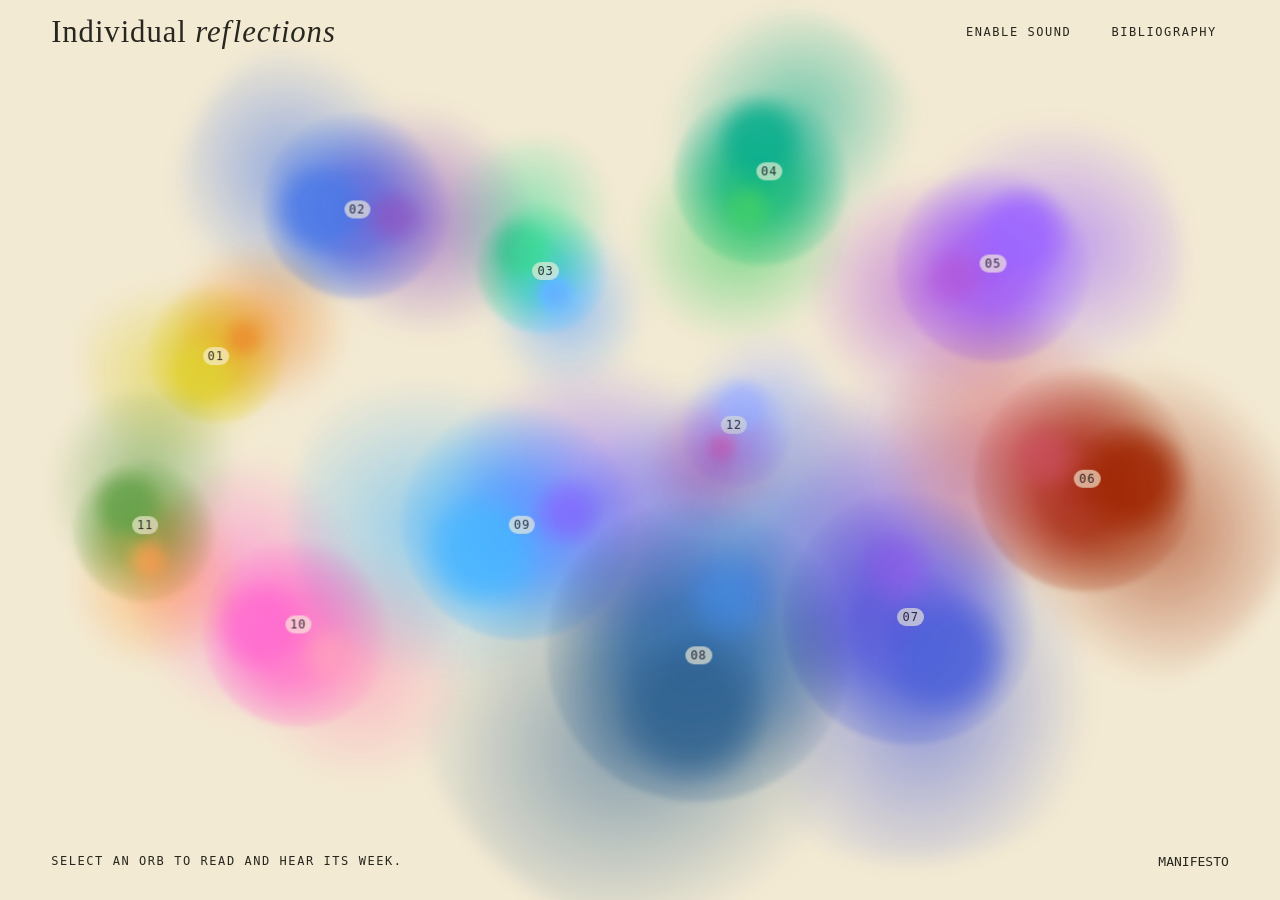
==== commit a3478a53: "update in text citations" ====
--- a/index.html
+++ b/index.html
@@ -6,13 +6,17 @@
 <dialog id="sources"><div class="bar"><h1>Individual <em>ref<span class="fl-gap"></span>lections</em></h1><button class="close" aria-label="Close bibliography"><span aria-hidden="true">×</span> Close</button></div><article class="bibliography"><h2 class="hue-shift">Bibliography</h2>
 <p>BION, Wilfred R. 1961. <i>Experiences in Groups and Other Papers.</i> London: Tavistock Publications.</p>
 <p>CUI, Meng, CHENG, Lei, ZHOU, Zhongyu, ZHU, Zemei, LIU, Yinglin, LI, Chaohai, LIAO, Binbin, FAN, Min and DUAN, Baozhong. 2024. ‘Traditional uses, phytochemistry, pharmacology, and safety concerns of hawthorn (Crataegus genus): A comprehensive review’. <i>Journal of Ethnopharmacology</i>, 319(2), article 117229. Available at: <a href="https://doi.org/10.1016/j.jep.2023.117229">https://doi.org/10.1016/j.jep.2023.117229</a> [accessed 20 November 2026].</p>
+<p>DE BEAUVOIR, Simone. 1948. <i>The Ethics of Ambiguity.</i> Translated by Bernard Frechtman. New York: Philosophical Library.</p>
+<p>DRISCOLL, John. 2007. <i>Practising Clinical Supervision: A Reflective Approach for Healthcare Professionals.</i> 2nd ed. Edinburgh: Baillière Tindall.</p>
 <p>FOLLETT, Mary Parker. 1924. <i>Creative Experience.</i> New York: Longmans, Green and Co.</p>
 <p>GILLIGAN, Carol. 1982. <i>In a Different Voice: Psychological Theory and Women’s Development.</i> Cambridge, MA: Harvard University Press.</p>
 <p>GOULDNER, Alvin W. 1960. ‘The Norm of Reciprocity: A Preliminary Statement’. <i>American Sociological Review</i>, 25(2), pp. 161–178.</p>
+<p>KANDINSKY, Wassily. 1977. <i>Concerning the Spiritual in Art.</i> Translated by M. T. H. Sadler. New York: Dover Publications.</p>
 <p>LEWIN, Kurt, LIPPITT, Ronald and WHITE, Ralph K. 1939. ‘Patterns of Aggressive Behavior in Experimentally Created “Social Climates”’. <i>The Journal of Social Psychology</i>, 10(2), pp. 269–299.</p>
 <p>MASLACH, Christina and JACKSON, Susan E. 1981. ‘The Measurement of Experienced Burnout’. <i>Journal of Occupational Behavior</i>, 2(2), pp. 99–113.</p>
 <p>ROGERS, Carl R. 1969. <i>Freedom to Learn.</i> Columbus, OH: Charles E. Merrill.</p>
+<p>UKELES, Mierle Laderman. 1969. <i>Manifesto for Maintenance Art 1969! Proposal for an Exhibition “CARE”.</i> Typescript. Available at: <a href="https://www.si.edu/object/archives/components/sova-aaa-ukelmier-ref5">https://www.si.edu/object/archives/components/sova-aaa-ukelmier-ref5</a> [accessed 20 November 2026].</p>
 <p>UNIVERSITY OF BATH. n.d. ‘Support strategies for groupwork’. <i>Learning and Teaching Hub</i> [online]. Available at: <a href="https://teachinghub.bath.ac.uk/guide/support-strategies-for-groupwork/">https://teachinghub.bath.ac.uk/guide/support-strategies-for-groupwork/</a> [accessed 20 November 2026].</p>
 <p>UNIVERSITY OF READING. n.d. <i>Group Work</i> [online]. Available at: <a href="https://libguides.reading.ac.uk/groups">https://libguides.reading.ac.uk/groups</a> [accessed 20 November 2026].</p>
-<p>VON FRANZ, Marie-Louise. 1970. <i>The Interpretation of Fairy Tales.</i> Zürich and New York: Spring Publications.</p></article></dialog>
+<p>VON FRANZ, Marie-Louise. 1970. <i>An Introduction to the Interpretation of Fairy Tales.</i> Zürich and New York: Spring Publications.</p></article></dialog>
 </body></html>
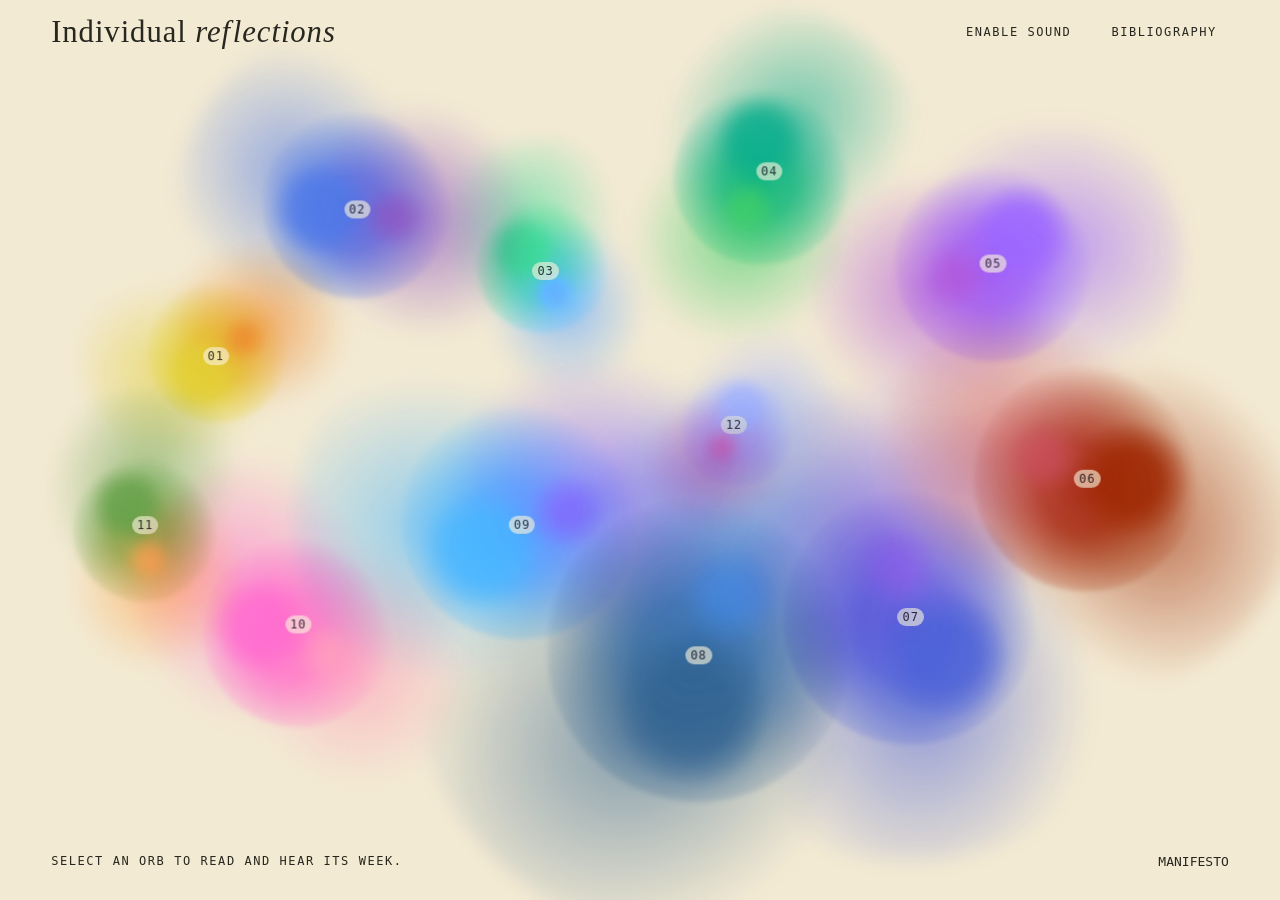
==== commit acac787f: "update mobile layout" ====
--- a/index.html
+++ b/index.html
@@ -1,4 +1,4 @@
-<!doctype html><html lang="en-GB"><head><meta charset="utf-8"><meta name="viewport" content="width=device-width,initial-scale=1"><meta name="theme-color" content="#f7f2e6"><title>Individual Reflections — Kim Piffy</title><link rel="stylesheet" href="style.css?v=manifesto-page"><script defer src="weeks.js"></script><script defer src="field.js?v=washmix4"></script></head><body>
+<!doctype html><html lang="en-GB"><head><meta charset="utf-8"><meta name="viewport" content="width=device-width,initial-scale=1"><meta name="theme-color" content="#f7f2e6"><title>Individual Reflections — Kim Piffy</title><link rel="stylesheet" href="style.css?v=reflection-header-mobile"><script defer src="weeks.js"></script><script defer src="field.js?v=washmix4"></script></head><body>
 <header><h1>Individual <em>ref<span class="fl-gap"></span>lections</em></h1><nav><button id="sound" class="audio-toggle" aria-pressed="false">Enable sound</button><button id="bib">Bibliography</button></nav></header>
 <main><section id="field" aria-label="Twelve floating weekly reflections"></section></main>
 <footer><span id="caption">Select an orb to read and hear its week.</span><a href="manifesto.html">Manifesto</a></footer>
--- a/style.css
+++ b/style.css
@@ -80,3 +80,4 @@
 .intro h1,header h1,#reader .bar h1,#sources .bar h1,#reader .reading h2,#sources .bibliography h2{letter-spacing:.03em}
 .fl-gap{display:inline-block;width:.1em}
 header h1 .fl-gap,#reader .bar h1 .fl-gap,#sources .bar h1 .fl-gap{width:.06em}
+@media(max-width:600px){#reader .bar{position:static;flex-wrap:wrap;min-height:0;padding:8px 0;gap:0 8px}#reader .bar h1{flex:0 0 100%;line-height:.95}#reader .bar h1 em{display:block}}
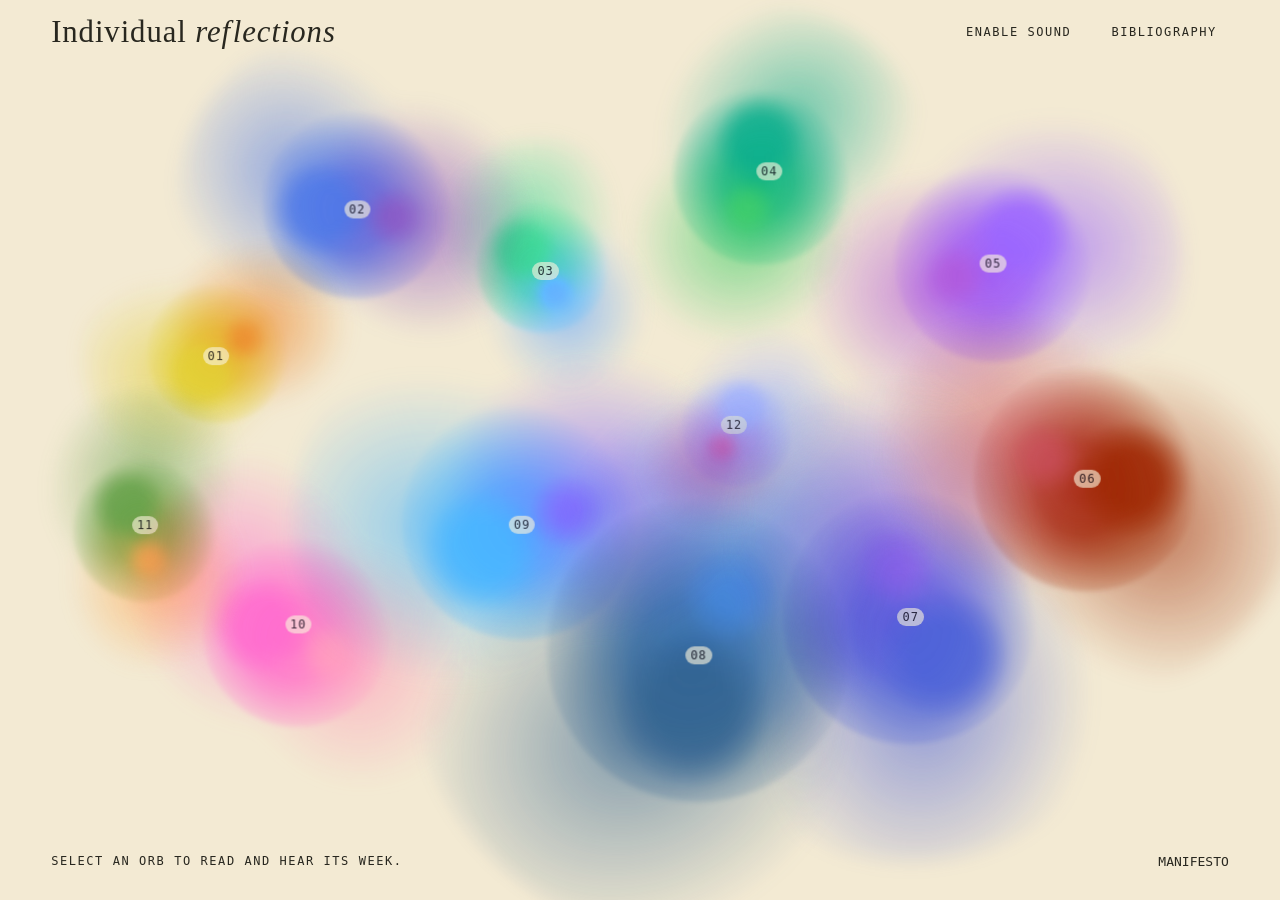
==== commit 09943e2d: "layout again" ====
--- a/index.html
+++ b/index.html
@@ -1,4 +1,4 @@
-<!doctype html><html lang="en-GB"><head><meta charset="utf-8"><meta name="viewport" content="width=device-width,initial-scale=1"><meta name="theme-color" content="#f7f2e6"><title>Individual Reflections — Kim Piffy</title><link rel="stylesheet" href="style.css?v=reflection-header-mobile"><script defer src="weeks.js"></script><script defer src="field.js?v=washmix4"></script></head><body>
+<!doctype html><html lang="en-GB"><head><meta charset="utf-8"><meta name="viewport" content="width=device-width,initial-scale=1"><meta name="theme-color" content="#f7f2e6"><title>Individual Reflections — Kim Piffy</title><link rel="stylesheet" href="style.css?v=reflection-header-mobile-2"><script defer src="weeks.js"></script><script defer src="field.js?v=washmix4"></script></head><body>
 <header><h1>Individual <em>ref<span class="fl-gap"></span>lections</em></h1><nav><button id="sound" class="audio-toggle" aria-pressed="false">Enable sound</button><button id="bib">Bibliography</button></nav></header>
 <main><section id="field" aria-label="Twelve floating weekly reflections"></section></main>
 <footer><span id="caption">Select an orb to read and hear its week.</span><a href="manifesto.html">Manifesto</a></footer>
--- a/style.css
+++ b/style.css
@@ -80,4 +80,4 @@
 .intro h1,header h1,#reader .bar h1,#sources .bar h1,#reader .reading h2,#sources .bibliography h2{letter-spacing:.03em}
 .fl-gap{display:inline-block;width:.1em}
 header h1 .fl-gap,#reader .bar h1 .fl-gap,#sources .bar h1 .fl-gap{width:.06em}
-@media(max-width:600px){#reader .bar{position:static;flex-wrap:wrap;min-height:0;padding:8px 0;gap:0 8px}#reader .bar h1{flex:0 0 100%;line-height:.95}#reader .bar h1 em{display:block}}
+@media(max-width:600px){#reader .bar{position:static;flex-wrap:nowrap;min-height:68px;padding:8px 0;gap:4px}#reader .bar h1{flex:0 1 auto;min-width:0;font-size:clamp(16px,5.5vw,22px);line-height:.95}#reader .bar h1 em{display:block}#reader .bar .audio-toggle,#reader .bar .close{flex:0 0 auto;padding:4px clamp(4px,1vw,8px);font-size:clamp(8px,2.5vw,12px);letter-spacing:.1em}}
